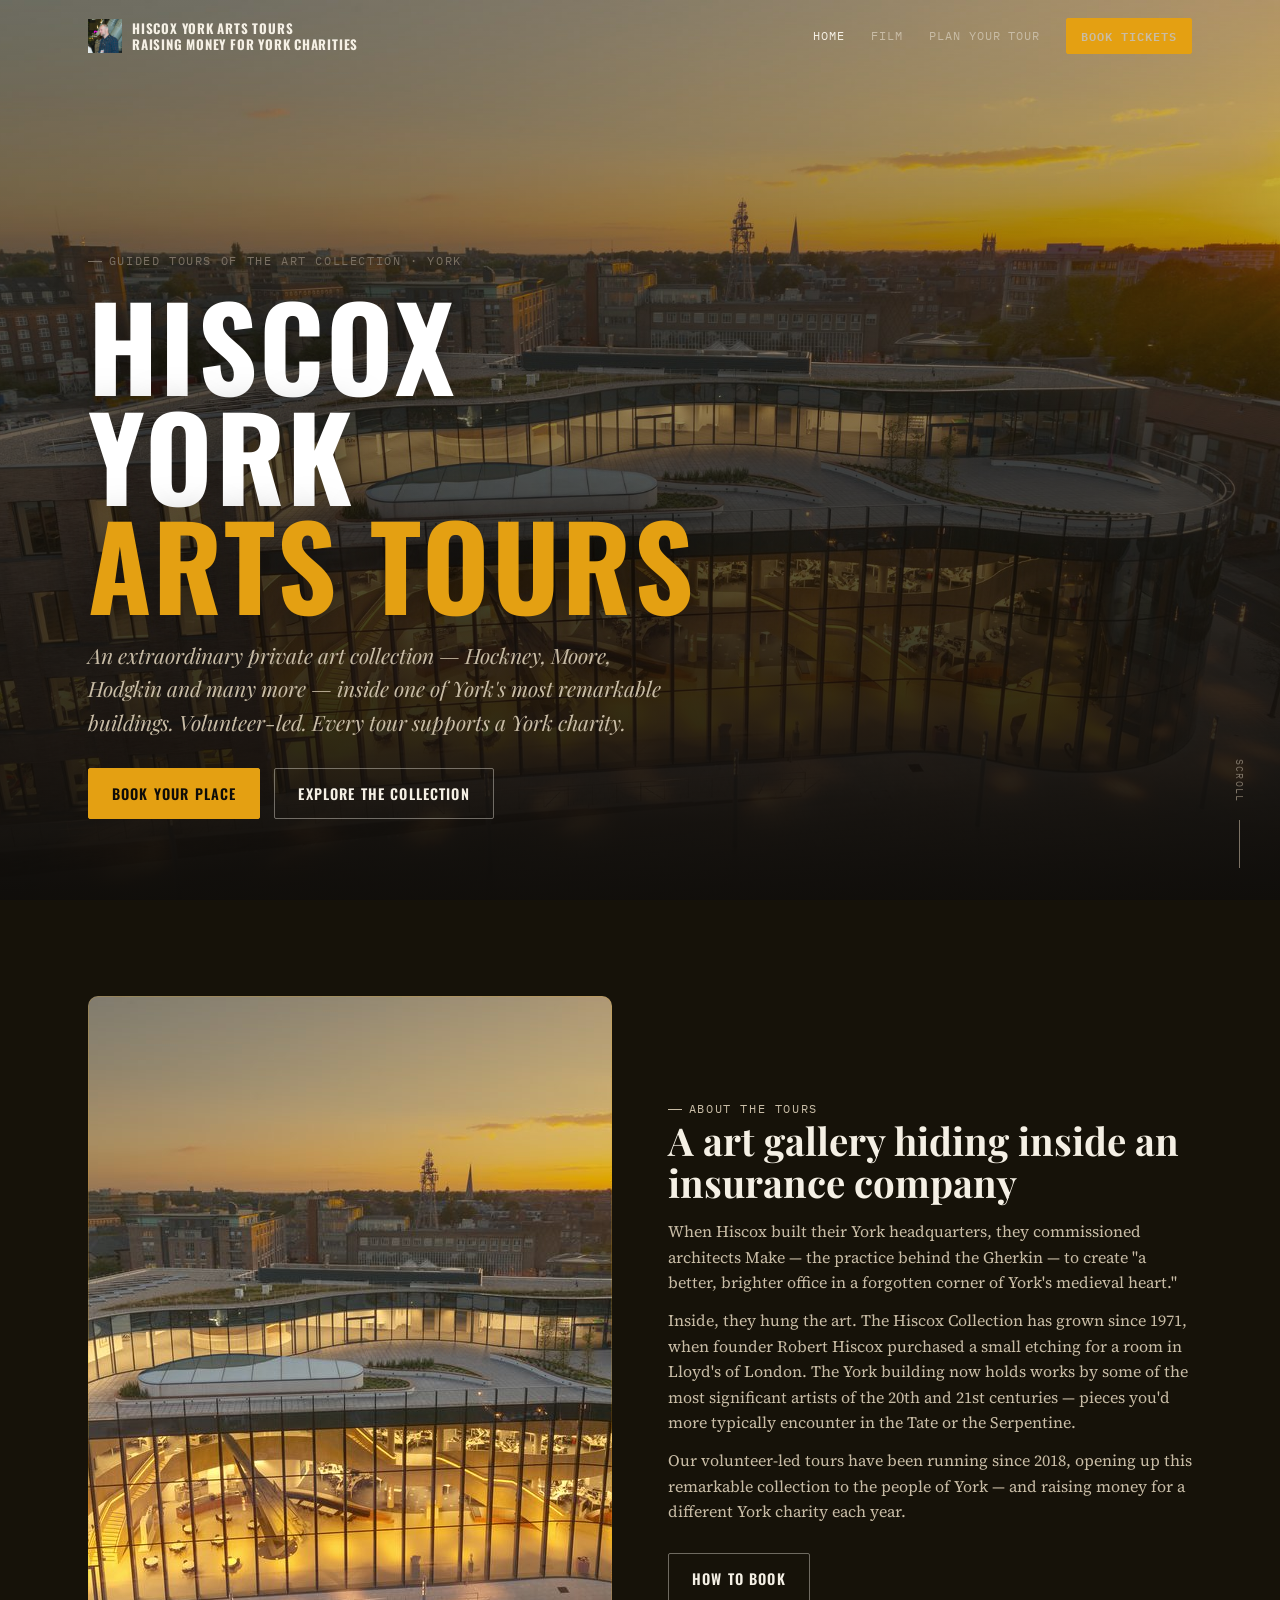
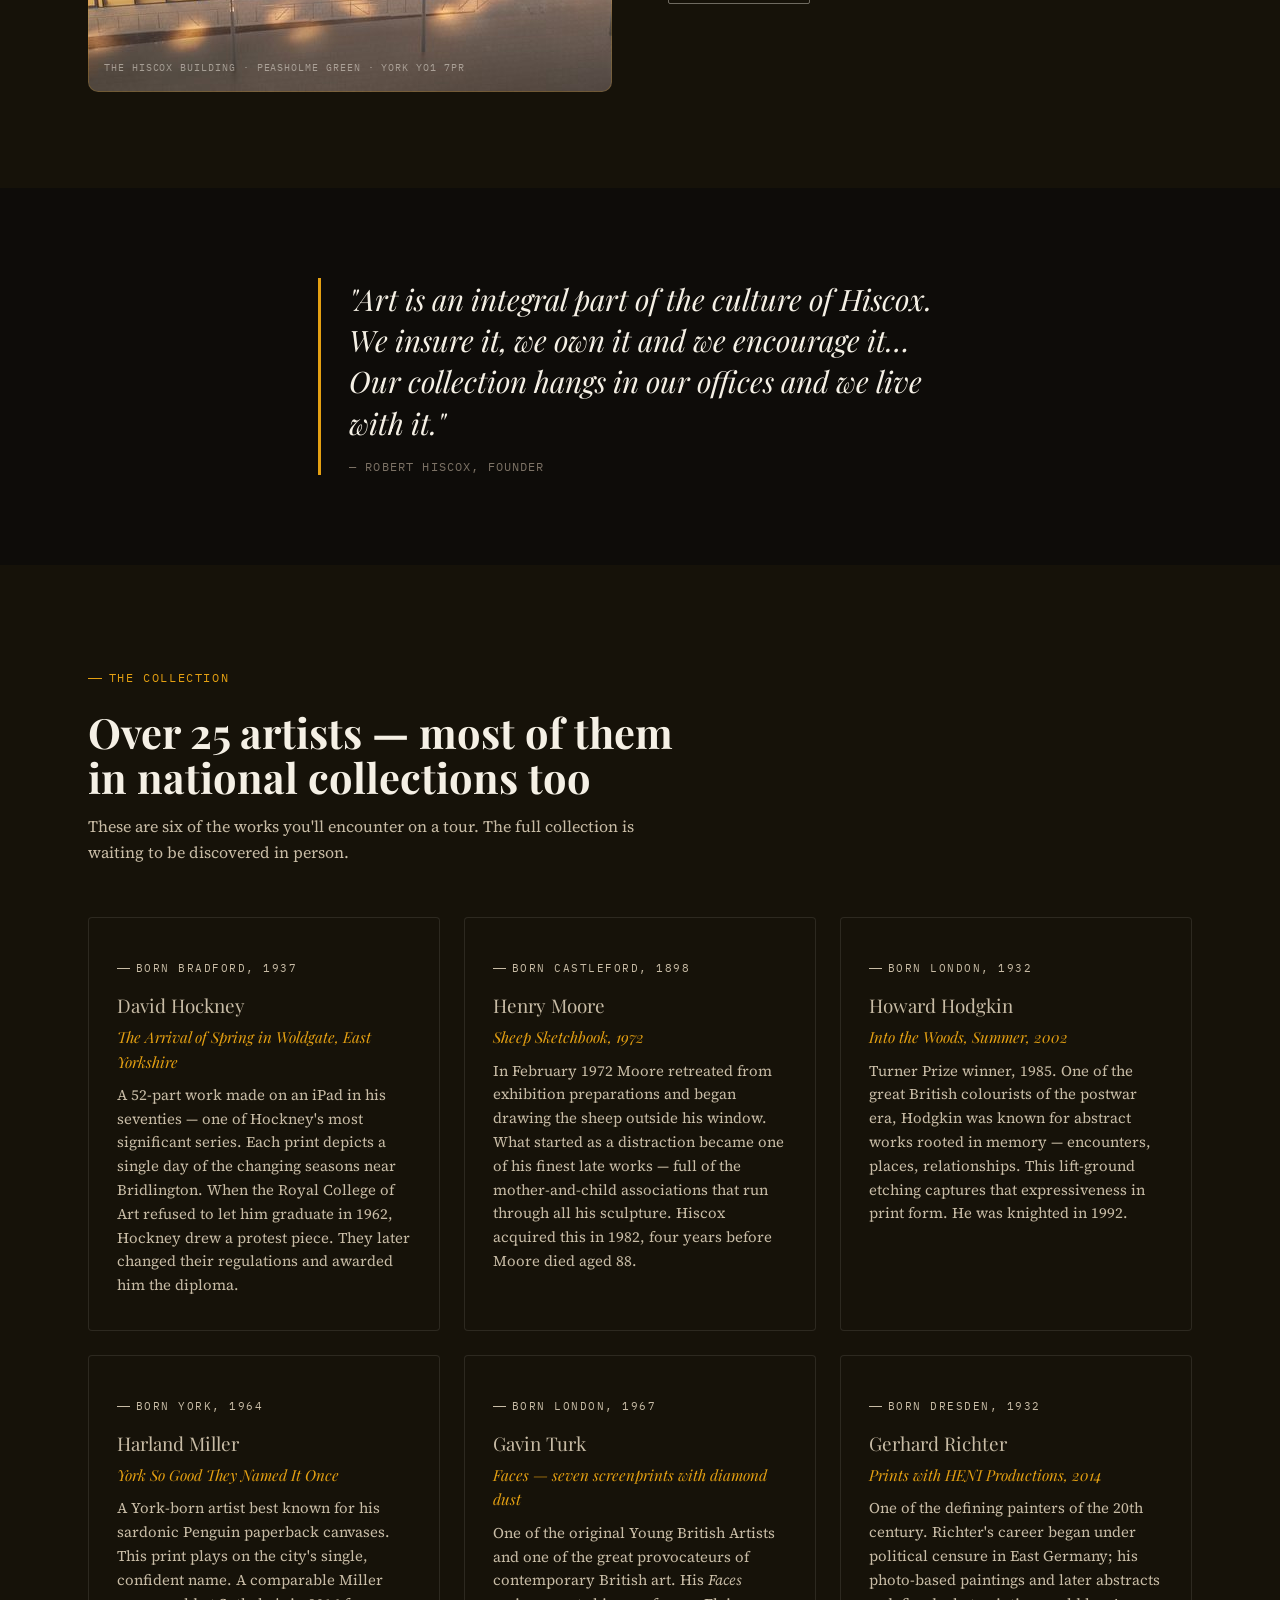
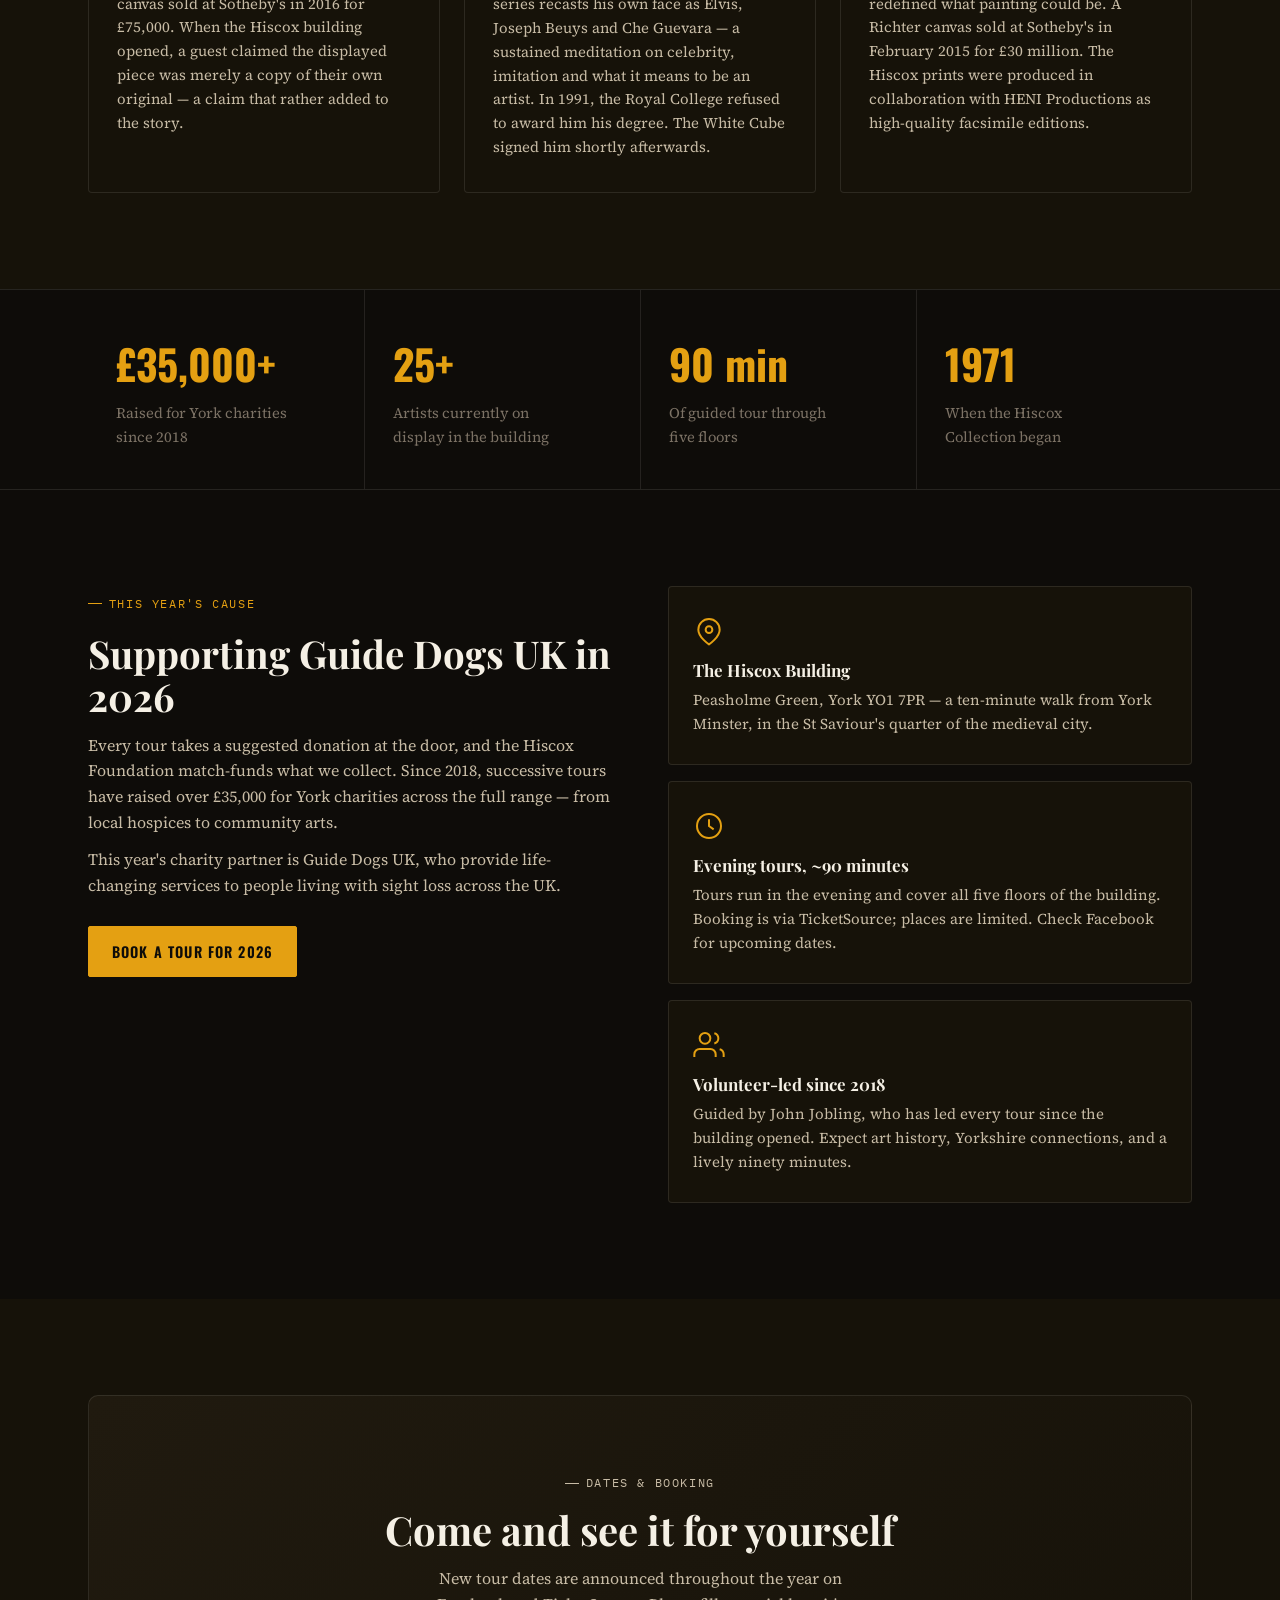
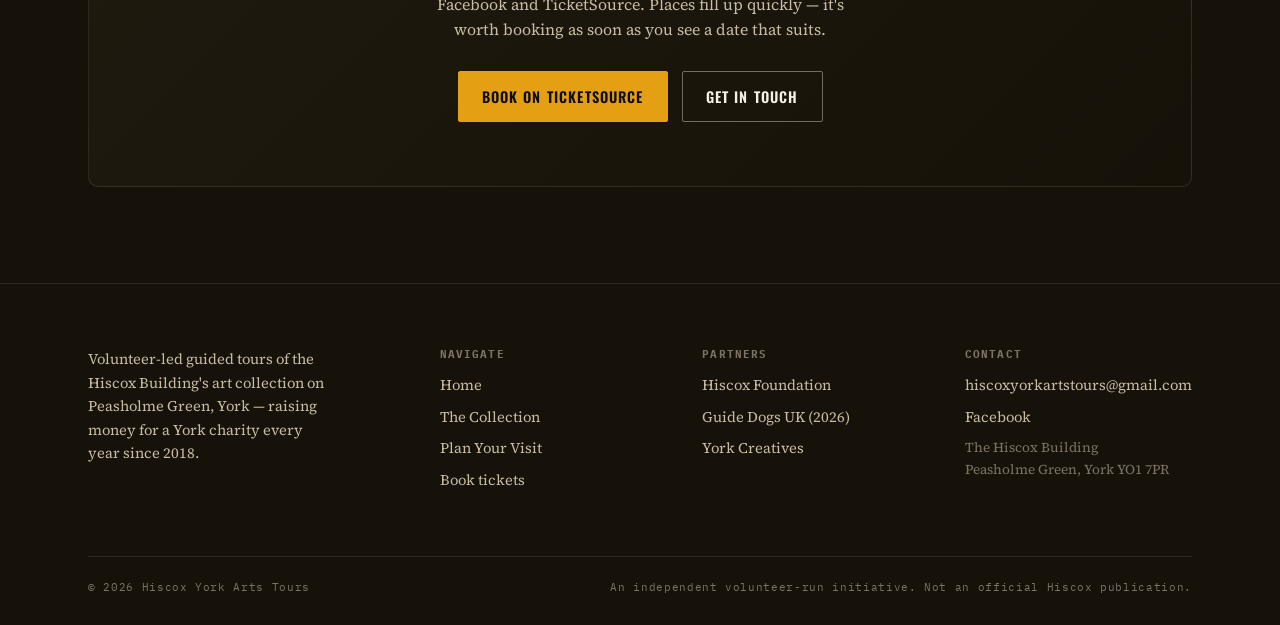
==== index.html @ 374f45c0 "first commit" ====
<!doctype html>
<html lang="en">
<head>
<meta charset="UTF-8">
<meta name="viewport" content="width=device-width, initial-scale=1.0">
<title>Hiscox York Arts Tours — Guided tours of the Hiscox Art Collection, York</title>
<meta name="description" content="Volunteer-led guided tours of one of York's finest private art collections — David Hockney, Henry Moore, Howard Hodgkin and more. Every tour raises money for a York charity.">
<link rel="preconnect" href="https://fonts.googleapis.com">
<link rel="preconnect" href="https://fonts.gstatic.com" crossorigin>
<link href="https://fonts.googleapis.com/css2?family=Oswald:wght@600;700&family=Playfair+Display:ital,wght@0,400;0,600;1,400&family=Source+Serif+4:ital,wght@0,400;1,400&family=IBM+Plex+Mono:wght@400;500&display=swap" rel="stylesheet">
<link rel="stylesheet" href="styles.css">
</head>
<body>

<header class="site-header" id="siteHeader">
  <div class="header-inner">
    <a class="brand" href="index.html">
      <img src="assets/profile.jpg" height="34" />

      <span class="brand-name">Hiscox York Arts Tours</br>RAISING MONEY FOR YORK CHARITIES</span>
    </a>
    <nav class="site-nav" id="siteNav">
      <a href="index.html" class="active">Home</a>
      <a href="video.html">Film</a>
      <a href="visit.html">Plan Your Tour</a>
      <a href="visit.html#book" class="btn btn--gold btn--sm">Book tickets</a>
    </nav>
    <button class="nav-toggle" id="navToggle" aria-expanded="false" aria-controls="siteNav" aria-label="Open navigation">
      <span></span><span></span><span></span>
    </button>
  </div>
</header>

<main>

<!-- HERO -->
<section class="hero" aria-label="Welcome">
  <div class="hero-bg" id="heroBg"></div>
  <div class="hero-overlay"></div>
  <div class="hero-inner">
    <p class="label dim" style="margin-bottom:20px;">Guided tours of the art collection · York</p>
    <h1 class="hero-title display">Hiscox<br>York<br><em>Arts Tours</em></h1>
    <p class="hero-sub">An extraordinary private art collection — Hockney, Moore, Hodgkin and many more — inside one of York's most remarkable buildings. Volunteer-led. Every tour supports a York charity.</p>
    <div class="hero-actions">
      <a href="visit.html#book" class="btn btn--gold">Book your place</a>
      <a href="collection.html" class="btn btn--outline">Explore the collection</a>
    </div>
  </div>
  <p class="hero-scroll" aria-hidden="true">Scroll</p>
</section>

<!-- ABOUT -->
<section class="section on-dark-2">
  <div class="container">
    <div class="building-grid">
      <div class="building-photo">
        <img src="assets/exterior-1400.jpg" alt="The Hiscox Building at golden hour, Peasholme Green, York" loading="lazy" width="1400" height="696">
        <p class="building-caption">The Hiscox Building · Peasholme Green · York YO1 7PR</p>
      </div>
      <div class="building-body reveal">
        <p class="label">About the tours</p>
        <h2>A art gallery hiding inside an insurance company</h2>
        <p>When Hiscox built their York headquarters, they commissioned architects Make — the practice behind the Gherkin — to create "a better, brighter office in a forgotten corner of York's medieval heart."</p>
        <p>Inside, they hung the art. The Hiscox Collection has grown since 1971, when founder Robert Hiscox purchased a small etching for a room in Lloyd's of London. The York building now holds works by some of the most significant artists of the 20th and 21st centuries — pieces you'd more typically encounter in the Tate or the Serpentine.</p>
        <p>Our volunteer-led tours have been running since 2018, opening up this remarkable collection to the people of York — and raising money for a different York charity each year.</p>
        <div style="display:flex;gap:12px;flex-wrap:wrap;margin-top:28px;">
          <a href="visit.html" class="btn btn--outline">How to book</a>
        </div>
      </div>
    </div>
  </div>
</section>

<!-- QUOTE -->
<section class="section section--slim on-dark">
  <div class="container container--narrow reveal">
    <blockquote class="pull-quote">
      "Art is an integral part of the culture of Hiscox. We insure it, we own it and we encourage it&hellip; Our collection hangs in our offices and we live with it."
      <cite>— Robert Hiscox, founder</cite>
    </blockquote>
  </div>
</section>

<!-- FEATURED ARTISTS -->
<section class="section on-dark-2">
  <div class="container">
    <div style="max-width:600px;margin-bottom:52px;" class="reveal">
      <p class="label">The collection</p>
      <h2 style="font-family:var(--font-head);font-size:clamp(1.9rem,3.4vw,2.6rem);margin-top:.5em;">Over 25 artists — most of them in national collections too</h2>
      <p style="color:var(--warm-2);margin-top:14px;">These are six of the works you'll encounter on a tour. The full collection is waiting to be discovered in person.</p>
    </div>
    <div class="grid g3 stagger">
      <div class="feat-card">
        <p class="label" style="font-size:.66rem;">Born Bradford, 1937</p>
        <p class="artist">David Hockney</p>
        <p class="work">The Arrival of Spring in Woldgate, East Yorkshire</p>
        <p>A 52-part work made on an iPad in his seventies — one of Hockney's most significant series. Each print depicts a single day of the changing seasons near Bridlington. When the Royal College of Art refused to let him graduate in 1962, Hockney drew a protest piece. They later changed their regulations and awarded him the diploma.</p>
      </div>
      <div class="feat-card">
        <p class="label" style="font-size:.66rem;">Born Castleford, 1898</p>
        <p class="artist">Henry Moore</p>
        <p class="work">Sheep Sketchbook, 1972</p>
        <p>In February 1972 Moore retreated from exhibition preparations and began drawing the sheep outside his window. What started as a distraction became one of his finest late works — full of the mother-and-child associations that run through all his sculpture. Hiscox acquired this in 1982, four years before Moore died aged 88.</p>
      </div>
      <div class="feat-card">
        <p class="label" style="font-size:.66rem;">Born London, 1932</p>
        <p class="artist">Howard Hodgkin</p>
        <p class="work">Into the Woods, Summer, 2002</p>
        <p>Turner Prize winner, 1985. One of the great British colourists of the postwar era, Hodgkin was known for abstract works rooted in memory — encounters, places, relationships. This lift-ground etching captures that expressiveness in print form. He was knighted in 1992.</p>
      </div>
      <div class="feat-card">
        <p class="label" style="font-size:.66rem;">Born York, 1964</p>
        <p class="artist">Harland Miller</p>
        <p class="work">York So Good They Named It Once</p>
        <p>A York-born artist best known for his sardonic Penguin paperback canvases. This print plays on the city's single, confident name. A comparable Miller canvas sold at Sotheby's in 2016 for £75,000. When the Hiscox building opened, a guest claimed the displayed piece was merely a copy of their own original — a claim that rather added to the story.</p>
      </div>
      <div class="feat-card">
        <p class="label" style="font-size:.66rem;">Born London, 1967</p>
        <p class="artist">Gavin Turk</p>
        <p class="work">Faces — seven screenprints with diamond dust</p>
        <p>One of the original Young British Artists and one of the great provocateurs of contemporary British art. His <em>Faces</em> series recasts his own face as Elvis, Joseph Beuys and Che Guevara — a sustained meditation on celebrity, imitation and what it means to be an artist. In 1991, the Royal College refused to award him his degree. The White Cube signed him shortly afterwards.</p>
      </div>
      <div class="feat-card">
        <p class="label" style="font-size:.66rem;">Born Dresden, 1932</p>
        <p class="artist">Gerhard Richter</p>
        <p class="work">Prints with HENI Productions, 2014</p>
        <p>One of the defining painters of the 20th century. Richter's career began under political censure in East Germany; his photo-based paintings and later abstracts redefined what painting could be. A Richter canvas sold at Sotheby's in February 2015 for £30 million. The Hiscox prints were produced in collaboration with HENI Productions as high-quality facsimile editions.</p>
      </div>
    </div>
  </div>
</section>

<!-- STATS -->
<section class="stat-bar on-dark">
  <div class="container grid g4 stagger">
    <div class="stat"><p class="stat-num">£35,000+</p><p class="stat-lbl">Raised for York charities since 2018</p></div>
    <div class="stat"><p class="stat-num">25+</p><p class="stat-lbl">Artists currently on display in the building</p></div>
    <div class="stat"><p class="stat-num">90 min</p><p class="stat-lbl">Of guided tour through five floors</p></div>
    <div class="stat"><p class="stat-num">1971</p><p class="stat-lbl">When the Hiscox Collection began</p></div>
  </div>
</section>

<!-- CHARITY & VISIT INFO -->
<section class="section on-dark">
  <div class="container">
    <div class="building-grid reveal" style="align-items:start;">
      <div>
        <p class="label">This year's cause</p>
        <h2 style="font-family:var(--font-head);font-size:clamp(1.8rem,3vw,2.4rem);margin-top:.5em;">Supporting Guide Dogs UK in 2026</h2>
        <p style="color:var(--warm-2);margin-top:16px;">Every tour takes a suggested donation at the door, and the Hiscox Foundation match-funds what we collect. Since 2018, successive tours have raised over £35,000 for York charities across the full range — from local hospices to community arts.</p>
        <p style="color:var(--warm-2);margin-top:12px;">This year's charity partner is Guide Dogs UK, who provide life-changing services to people living with sight loss across the UK.</p>
        <a href="visit.html#book" class="btn btn--gold" style="margin-top:28px;">Book a tour for 2026</a>
      </div>
      <div style="display:grid;gap:16px;">
        <div class="info-card">
          <svg class="ico" viewBox="0 0 24 24" fill="none" stroke="currentColor" stroke-width="1.5"><path d="M12 22s-8-5.3-8-11a8 8 0 0 1 16 0c0 5.7-8 11-8 11z"/><circle cx="12" cy="11" r="2.5"/></svg>
          <h3>The Hiscox Building</h3>
          <p>Peasholme Green, York YO1 7PR — a ten-minute walk from York Minster, in the St Saviour's quarter of the medieval city.</p>
        </div>
        <div class="info-card">
          <svg class="ico" viewBox="0 0 24 24" fill="none" stroke="currentColor" stroke-width="1.5"><circle cx="12" cy="12" r="9"/><polyline points="12 7 12 12 15.5 14.5"/></svg>
          <h3>Evening tours, ~90 minutes</h3>
          <p>Tours run in the evening and cover all five floors of the building. Booking is via TicketSource; places are limited. Check Facebook for upcoming dates.</p>
        </div>
        <div class="info-card">
          <svg class="ico" viewBox="0 0 24 24" fill="none" stroke="currentColor" stroke-width="1.5"><path d="M17 21v-2a4 4 0 0 0-4-4H5a4 4 0 0 0-4 4v2"/><circle cx="9" cy="7" r="4"/><path d="M23 21v-2a4 4 0 0 0-3-3.87M16 3.13a4 4 0 0 1 0 7.75"/></svg>
          <h3>Volunteer-led since 2018</h3>
          <p>Guided by John Jobling, who has led every tour since the building opened. Expect art history, Yorkshire connections, and a lively ninety minutes.</p>
        </div>
      </div>
    </div>
  </div>
</section>

<!-- CTA -->
<section class="section on-dark-2">
  <div class="container reveal">
    <div class="cta-band">
      <p class="label" style="justify-content:center;display:flex;margin-bottom:16px;">Dates &amp; booking</p>
      <h2>Come and see it for yourself</h2>
      <p>New tour dates are announced throughout the year on Facebook and TicketSource. Places fill up quickly — it's worth booking as soon as you see a date that suits.</p>
      <div class="hero-actions">
        <a href="visit.html#book" class="btn btn--gold">Book on TicketSource</a>
        <a href="mailto:hiscoxyorkartstours@gmail.com" class="btn btn--outline">Get in touch</a>
      </div>
    </div>
  </div>
</section>

</main>

<footer class="site-footer">
  <div class="container">
    <div class="footer-top">
      <div class="footer-col">
        <p class="footer-about">Volunteer-led guided tours of the Hiscox Building's art collection on Peasholme Green, York — raising money for a York charity every year since 2018.</p>
      </div>
      <div class="footer-col">
        <h4>Navigate</h4>
        <ul>
          <li><a href="index.html">Home</a></li>
          <li><a href="collection.html">The Collection</a></li>
          <li><a href="visit.html">Plan Your Visit</a></li>
          <li><a href="visit.html#book">Book tickets</a></li>
        </ul>
      </div>
      <div class="footer-col">
        <h4>Partners</h4>
        <ul>
          <li>Hiscox Foundation</li>
          <li>Guide Dogs UK (2026)</li>
          <li>York Creatives</li>
        </ul>
      </div>
      <div class="footer-col">
        <h4>Contact</h4>
        <ul>
          <li><a href="mailto:hiscoxyorkartstours@gmail.com">hiscoxyorkartstours@gmail.com</a></li>
          <li><a href="https://www.facebook.com/HiscoxYorkFundraisingArtsTours" target="_blank" rel="noopener">Facebook</a></li>
          <li style="color:var(--warm-3);font-size:.85rem;margin-top:4px;">The Hiscox Building<br>Peasholme Green, York YO1 7PR</li>
        </ul>
      </div>
    </div>
    <div class="footer-bottom">
      <span>© 2026 Hiscox York Arts Tours</span>
      <span>An independent volunteer-run initiative. Not an official Hiscox publication.</span>
    </div>
  </div>
</footer>
<script src="script.js"></script>
</body>
</html>
---- styles.css ----
/* ====================================================
   Hiscox York Arts Tours  —  full design system
   Aesthetic: bold photo-led, warm amber & deep dark,
   condensed impact type, art-world editorial serif.
   ==================================================== */

:root {
  --dark:      #0E0C09;
  --dark-2:    #161209;
  --dark-3:    #201A0F;
  --dark-4:    #2A2117;
  --gold:      #E4A012;
  --gold-dim:  #A97208;
  --gold-pale: #F5C84A;
  --warm:      #F5F0E5;
  --warm-2:    #C8BCA6;
  --warm-3:    #7C7265;
  --paper:     #EEE5D0;
  --paper-2:   #D6CDB8;
  --rust:      #B04A1C;

  --line:      rgba(245,240,229,0.10);
  --line-2:    rgba(245,240,229,0.06);
  --line-p:    rgba(14,12,9,0.12);

  --font-display: "Oswald", "Arial Narrow", Arial, sans-serif;
  --font-head:    "Playfair Display", Georgia, "Times New Roman", serif;
  --font-body:    "Source Serif 4", Georgia, serif;
  --font-label:   "IBM Plex Mono", "Courier New", monospace;

  --maxw:  1160px;
  --ease:  cubic-bezier(.22,.61,.25,1);
  --r:     4px;
  --r-lg:  10px;
  --shadow: 0 32px 56px -20px rgba(0,0,0,0.7);
}

/* ── reset ── */
*, *::before, *::after { box-sizing: border-box; }
html { scroll-behavior: smooth; -webkit-text-size-adjust: 100%; }
@media (prefers-reduced-motion: reduce) {
  html { scroll-behavior: auto; }
  *, *::before, *::after { animation-duration: 0.001ms !important; transition-duration: 0.001ms !important; }
}
body { margin: 0; background: var(--dark); color: var(--warm); font-family: var(--font-body); line-height: 1.6; -webkit-font-smoothing: antialiased; }
img, svg { display: block; max-width: 100%; }
a { color: inherit; text-decoration: none; }
ul, ol { margin: 0; padding: 0; list-style: none; }
button { font: inherit; color: inherit; background: none; border: 0; cursor: pointer; padding: 0; }
h1,h2,h3,h4,p,figure,dl,dt,dd { margin: 0; }
:focus-visible { outline: 2px solid var(--gold); outline-offset: 3px; border-radius: 2px; }

/* ── type helpers ── */
h1, h2, h3, h4 { font-family: var(--font-head); line-height: 1.1; }
.display {
  font-family: var(--font-display);
  font-weight: 700;
  letter-spacing: 0.02em;
  text-transform: uppercase;
  line-height: .97;
}

.label {
  font-family: var(--font-label);
  font-size: .72rem;
  letter-spacing: .14em;
  text-transform: uppercase;
  color: var(--gold);
  display: inline-flex;
  align-items: center;
  gap: .6em;
}
.label::before { content: ""; width: 1.2em; height: 1px; background: currentColor; display: inline-block; }
.label.dim { color: var(--warm-3); }
.label.dim::before { background: var(--warm-3); }
.on-paper .label { color: var(--rust); }
.on-paper .label::before { background: var(--rust); }

/* ── layout ── */
.container { width: 100%; max-width: var(--maxw); margin-inline: auto; padding-inline: 28px; }
.container--narrow { max-width: 780px; }
.section { padding-block: 96px; }
.section--slim { padding-block: 60px; }
@media (max-width: 720px) { .section { padding-block: 64px; } .section--slim { padding-block: 40px; } }

.on-dark   { background: var(--dark); color: var(--warm); }
.on-dark-2 { background: var(--dark-2); color: var(--warm); }
.on-dark-3 { background: var(--dark-3); color: var(--warm); }
.on-paper  { background: var(--paper); color: var(--dark); }

.grid { display: grid; gap: 24px; }
.g2 { grid-template-columns: repeat(2, 1fr); }
.g3 { grid-template-columns: repeat(3, 1fr); }
.g4 { grid-template-columns: repeat(4, 1fr); }
@media (max-width: 960px) { .g3, .g4 { grid-template-columns: repeat(2, 1fr); } }
@media (max-width: 580px) { .g2, .g3, .g4 { grid-template-columns: 1fr; } }

/* ── scroll reveal ── */
html.js .reveal { opacity: 0; transform: translateY(20px); transition: opacity .7s var(--ease), transform .7s var(--ease); }
html.js .reveal.in { opacity: 1; transform: none; }
html.js .stagger > * { opacity: 0; transform: translateY(20px); transition: opacity .6s var(--ease), transform .6s var(--ease); }
html.js .stagger.in > *:nth-child(1) { opacity: 1; transform: none; transition-delay: .04s; }
html.js .stagger.in > *:nth-child(2) { opacity: 1; transform: none; transition-delay: .12s; }
html.js .stagger.in > *:nth-child(3) { opacity: 1; transform: none; transition-delay: .20s; }
html.js .stagger.in > *:nth-child(4) { opacity: 1; transform: none; transition-delay: .28s; }
html.js .stagger.in > *:nth-child(5) { opacity: 1; transform: none; transition-delay: .36s; }
html.js .stagger.in > *:nth-child(n+6) { opacity: 1; transform: none; transition-delay: .40s; }

/* ── buttons ── */
.btn {
  display: inline-flex; align-items: center; gap: .5em;
  font-family: var(--font-display); font-weight: 600; font-size: .9rem;
  letter-spacing: .08em; text-transform: uppercase;
  padding: .9em 1.6em; border-radius: 2px; border: 1.5px solid transparent;
  transition: transform .22s var(--ease), background .22s, border-color .22s, color .22s;
  white-space: nowrap;
}
.btn:hover { transform: translateY(-2px); }
.btn--gold { background: var(--gold); color: var(--dark); border-color: var(--gold); }
.btn--gold:hover { background: var(--gold-pale); border-color: var(--gold-pale); }
.btn--outline { border-color: rgba(245,240,229,.4); color: var(--warm); }
.btn--outline:hover { border-color: var(--gold); color: var(--gold); }
.btn--outline-dark { border-color: var(--dark); color: var(--dark); }
.btn--outline-dark:hover { border-color: var(--rust); color: var(--rust); }
.btn--sm { padding: .65em 1.2em; font-size: .78rem; }

/* ── nav ── */
.site-header {
  position: fixed; top: 0; left: 0; right: 0; z-index: 80;
  transition: background .4s, border-color .4s;
  border-bottom: 1px solid transparent;
}
.site-header.scrolled {
  background: rgba(14,12,9,.92); backdrop-filter: blur(12px);
  border-bottom-color: var(--line);
}
.header-inner {
  max-width: var(--maxw); margin-inline: auto;
  padding: 18px 28px;
  display: flex; align-items: center; gap: 28px;
}
.brand { display: flex; align-items: center; gap: 10px; margin-right: auto; }
.brand-icon { width: 26px; height: 34px; color: var(--gold); flex-shrink: 0; }
.brand-name {
  font-family: var(--font-display); font-weight: 700; text-transform: uppercase;
  font-size: .82rem; letter-spacing: .06em; line-height: 1.25; color: var(--warm);
}
.brand-name small { display: block; font-size: .62rem; letter-spacing: .12em; color: var(--warm-3); font-weight: 400; }
.site-nav { display: flex; align-items: center; gap: 26px; }
.site-nav a {
  font-family: var(--font-label); font-size: .74rem; letter-spacing: .08em; text-transform: uppercase;
  color: var(--warm-2); transition: color .2s;
}
.site-nav a:hover, .site-nav a.active { color: var(--warm); }
.nav-toggle { display: none; flex-direction: column; gap: 5px; padding: 4px; }
.nav-toggle span { display: block; width: 24px; height: 2px; background: var(--warm); transition: transform .25s, opacity .25s; }
.nav-toggle[aria-expanded="true"] span:nth-child(1) { transform: translateY(7px) rotate(45deg); }
.nav-toggle[aria-expanded="true"] span:nth-child(2) { opacity: 0; }
.nav-toggle[aria-expanded="true"] span:nth-child(3) { transform: translateY(-7px) rotate(-45deg); }

@media (max-width: 800px) {
  .site-nav {
    position: fixed; inset: 68px 0 0 0; background: var(--dark);
    flex-direction: column; justify-content: center; gap: 32px;
    transform: translateX(100%); transition: transform .35s var(--ease);
    font-size: 1.1rem; border-top: 1px solid var(--line);
  }
  .site-nav.open { transform: translateX(0); }
  .site-nav .btn--sm { display: flex; }
  .nav-toggle { display: flex; }
  .header-inner .btn--sm { display: none; }
}

/* ── hero ── */
.hero {
  position: relative; min-height: 100svh;
  display: flex; flex-direction: column; justify-content: flex-end;
  padding-bottom: 9vh; overflow: hidden;
}
.hero-bg {
  position: absolute; inset: 0;
  background-image: url('assets/exterior-1400.jpg');
  background-size: cover; background-position: center 40%;
  transform: scale(1.04); transition: transform 8s ease-out;
}
.hero-bg.loaded { transform: scale(1); }
@media (min-width: 1200px) {
  .hero-bg { background-image: url('assets/exterior-2400.jpg'); }
}
@media (max-width: 600px) {
  .hero-bg { background-image: url('assets/exterior-900.jpg'); }
}
.hero-overlay {
  position: absolute; inset: 0;
  background: linear-gradient(
    to top,
    rgba(14,12,9,.96)  0%,
    rgba(14,12,9,.80)  28%,
    rgba(14,12,9,.40)  58%,
    rgba(14,12,9,.10)  100%
  );
}
.hero-inner {
  position: relative; z-index: 2;
  max-width: var(--maxw); margin-inline: auto;
  width: 100%; padding-inline: 28px;
}
.hero-title {
  font-size: clamp(3.6rem, 9vw, 8rem);
  line-height: .95;
  color: #fff;
  text-shadow: 0 2px 40px rgba(0,0,0,.5);
  max-width: 14ch;
}
.hero-title em { font-style: normal; color: var(--gold); }
.hero-sub {
  margin-top: 20px;
  font-family: var(--font-head); font-style: italic;
  font-size: clamp(1rem, 2.2vw, 1.32rem);
  color: var(--warm-2);
  max-width: 50ch;
}
.hero-actions { display: flex; gap: 14px; flex-wrap: wrap; margin-top: 28px; }
.hero-scroll {
  position: absolute; bottom: 32px; right: 32px; z-index: 2;
  display: flex; align-items: center; gap: 10px;
  font-family: var(--font-label); font-size: .65rem; letter-spacing: .12em; text-transform: uppercase; color: var(--warm-3);
  writing-mode: vertical-rl;
  animation: fadeIn 2s 1s both;
}
.hero-scroll::after { content: ""; width: 1px; height: 48px; background: var(--warm-3); margin-top: 8px; }
@keyframes fadeIn { from { opacity: 0; } to { opacity: 1; } }

/* ── quote block ── */
.pull-quote {
  font-family: var(--font-head); font-style: italic;
  font-size: clamp(1.3rem, 2.6vw, 1.85rem); line-height: 1.4;
  color: var(--warm);
  border-left: 3px solid var(--gold);
  padding-left: 28px;
}
.pull-quote cite {
  display: block; margin-top: 16px;
  font-style: normal; font-family: var(--font-label);
  font-size: .72rem; letter-spacing: .1em; text-transform: uppercase; color: var(--warm-3);
}

/* ── stat bar ── */
.stat-bar { border-top: 1px solid var(--line); border-bottom: 1px solid var(--line); }
.stat-bar .grid { gap: 0; }
.stat { padding: 40px 28px; border-left: 1px solid var(--line); }
.stat:first-child { border-left: 0; }
@media (max-width: 580px) {
  .stat { border-left: 0; border-top: 1px solid var(--line); }
  .stat:first-child { border-top: 0; }
}
.stat-num { font-family: var(--font-display); font-weight: 700; font-size: clamp(1.8rem,3.5vw,2.6rem); color: var(--gold); }
.stat-lbl { margin-top: 6px; color: var(--warm-3); font-size: .92rem; max-width: 22ch; }

/* ── feature cards ── */
.feat-card {
  background: var(--dark-2); border: 1px solid var(--line); border-radius: var(--r);
  padding: 32px 28px;
  transition: border-color .3s, transform .3s var(--ease);
}
.feat-card:hover { border-color: rgba(228,160,18,.4); transform: translateY(-4px); }
.feat-card .artist { font-family: var(--font-head); font-size: 1.18rem; margin-top: 14px; }
.feat-card .work { color: var(--gold); font-style: italic; font-family: var(--font-head); font-size: .95rem; margin-top: 4px; }
.feat-card p { margin-top: 10px; color: var(--warm-2); font-size: .93rem; }

/* ── collection stops ── */
.stop {
  display: grid; grid-template-columns: 80px 1fr; gap: 24px;
  padding: 36px 0; border-top: 1px solid var(--line);
}
@media (max-width: 540px) { .stop { grid-template-columns: 52px 1fr; gap: 14px; } }
.stop-num {
  font-family: var(--font-display); font-weight: 700;
  font-size: 1.4rem; color: var(--gold-dim); padding-top: 2px;
  line-height: 1;
}
.stop-num small { display: block; font-size: .58rem; letter-spacing: .1em; color: var(--warm-3); text-transform: uppercase; margin-top: 6px; font-weight: 400; }
.stop h3 { font-family: var(--font-head); font-size: 1.4rem; color: var(--warm); }
.stop .work-title { color: var(--gold); font-style: italic; font-size: 1.05rem; font-family: var(--font-head); }
.stop .meta {
  display: flex; flex-wrap: wrap; gap: 6px 14px; margin: 8px 0 14px;
  font-family: var(--font-label); font-size: .68rem; letter-spacing: .08em; text-transform: uppercase; color: var(--warm-3);
}
.stop p { color: var(--warm-2); max-width: 70ch; }
.stop p + p { margin-top: 10px; }

/* ── finale / rocket ── */
.finale { background: var(--dark-3); border: 1px solid var(--line); border-radius: var(--r-lg); padding: 56px; margin-top: 64px; }
@media (max-width: 600px) { .finale { padding: 32px 22px; } }
.finale h2 { font-family: var(--font-head); font-size: clamp(1.6rem,3vw,2.2rem); }
.finale p { color: var(--warm-2); max-width: 66ch; margin-top: 14px; }
.spec-dl { display: grid; grid-template-columns: repeat(2, 1fr); gap: 22px 32px; margin-top: 32px; }
@media (max-width: 480px) { .spec-dl { grid-template-columns: 1fr; } }
.spec-dl dt { font-family: var(--font-label); font-size: .66rem; letter-spacing: .09em; text-transform: uppercase; color: var(--warm-3); }
.spec-dl dd { margin-top: 4px; font-family: var(--font-head); font-size: 1.12rem; color: var(--gold); }

/* ── info cards (visit page) ── */
.info-card {
  background: var(--dark-2); border: 1px solid var(--line); border-radius: var(--r);
  padding: 28px 24px; height: 100%;
}
.info-card .ico { width: 32px; height: 32px; color: var(--gold); margin-bottom: 14px; }
.info-card h3 { font-family: var(--font-head); font-size: 1.06rem; margin-top: 0; }
.info-card p, .info-card li { color: var(--warm-2); font-size: .94rem; margin-top: 8px; }
.info-card a:hover { color: var(--gold); }

/* ── price cards ── */
.price-cards { display: grid; grid-template-columns: 1fr 1fr; gap: 24px; }
@media (max-width: 640px) { .price-cards { grid-template-columns: 1fr; } }
.price-card { border: 1px solid var(--line); border-radius: var(--r); padding: 36px 28px; background: var(--dark-2); }
.price-card.featured { border-color: var(--gold); background: linear-gradient(160deg, var(--dark-3), var(--dark-2)); }
.price-card .amount { font-family: var(--font-display); font-weight: 700; font-size: 2.5rem; color: var(--gold); margin-top: 4px; }
.price-card .amount sup { font-size: 1.1rem; vertical-align: top; margin-top: 8px; display: inline-block; }
.price-card ul { margin-top: 20px; display: grid; gap: 8px; }
.price-card li { color: var(--warm-2); font-size: .92rem; padding-left: 1.2em; position: relative; }
.price-card li::before { content: "—"; position: absolute; left: 0; color: var(--gold); }
.price-card .btn { margin-top: 22px; }

/* ── FAQ ── */
.faq { }
.faq-item { border-top: 1px solid var(--line-p); }
.on-dark .faq-item { border-top-color: var(--line); }
.faq-q {
  width: 100%; display: flex; justify-content: space-between; align-items: center; gap: 16px;
  padding: 22px 0; text-align: left;
  font-family: var(--font-head); font-size: 1.06rem; color: var(--dark);
}
.on-dark .faq-q { color: var(--warm); }
.faq-plus { flex-shrink: 0; width: 20px; height: 20px; position: relative; }
.faq-plus::before, .faq-plus::after { content: ""; position: absolute; background: var(--rust); border-radius: 1px; transition: transform .25s; }
.faq-plus::before { top: 50%; left: 0; right: 0; height: 1.5px; transform: translateY(-50%); }
.faq-plus::after { left: 50%; top: 0; bottom: 0; width: 1.5px; transform: translateX(-50%); }
.on-dark .faq-plus::before, .on-dark .faq-plus::after { background: var(--gold); }
.faq-item.open .faq-plus::after { transform: translateX(-50%) rotate(90deg); opacity: 0; }
.faq-a { max-height: 0; overflow: hidden; transition: max-height .4s var(--ease); }
.faq-a p { padding: 0 0 22px 0; color: var(--dark-4); max-width: 62ch; font-size: .96rem; }
.on-dark .faq-a p { color: var(--warm-2); }

/* ── map embed ── */
.map-frame { border: 1px solid var(--line); border-radius: var(--r-lg); overflow: hidden; height: 320px; }
.map-frame iframe { width: 100%; height: 100%; border: 0; }

/* ── CTA banner ── */
.cta-band {
  background: linear-gradient(135deg, var(--dark-3) 0%, var(--dark-2) 100%);
  border: 1px solid var(--line); border-radius: var(--r-lg);
  padding: 64px 56px; text-align: center;
}
@media (max-width: 600px) { .cta-band { padding: 40px 22px; } }
.cta-band h2 { font-family: var(--font-head); font-size: clamp(1.8rem,3.5vw,2.5rem); }
.cta-band p { color: var(--warm-2); max-width: 52ch; margin: 14px auto 0; }
.cta-band .hero-actions { justify-content: center; margin-top: 28px; }

/* ── building section ── */
.building-grid { display: grid; grid-template-columns: 1fr 1fr; gap: 56px; align-items: center; }
@media (max-width: 860px) { .building-grid { grid-template-columns: 1fr; } }
.building-photo { position: relative; border-radius: var(--r-lg); overflow: hidden; }
.building-photo img { width: 100%; aspect-ratio: 4/3; object-fit: cover; }
.building-photo::after {
  content: "";
  position: absolute; inset: 0;
  box-shadow: inset 0 0 0 1px rgba(228,160,18,.2);
  border-radius: var(--r-lg);
}
.building-caption {
  position: absolute; bottom: 16px; left: 16px; right: 16px;
  font-family: var(--font-label); font-size: .65rem; letter-spacing: .09em; text-transform: uppercase;
  color: rgba(245,240,229,.5);
}
.building-body h2 { font-family: var(--font-head); font-size: clamp(1.8rem,3vw,2.4rem); }
.building-body p { color: var(--warm-2); margin-top: 16px; }
.building-body p + p { margin-top: 12px; }

/* ── footer ── */
.site-footer { background: var(--dark-2); border-top: 1px solid var(--line); padding-block: 64px 28px; }
.footer-top { display: grid; grid-template-columns: 1.4fr 1fr 1fr 1fr; gap: 40px; }
@media (max-width: 860px) { .footer-top { grid-template-columns: 1fr 1fr; } }
@media (max-width: 500px) { .footer-top { grid-template-columns: 1fr; } }
.footer-col h4 {
  font-family: var(--font-label); font-size: .7rem; letter-spacing: .1em; text-transform: uppercase;
  color: var(--warm-3); margin-bottom: 14px;
}
.footer-col li, .footer-col p { color: var(--warm-2); font-size: .92rem; margin-bottom: 8px; }
.footer-col a:hover { color: var(--gold); }
.footer-about { color: var(--warm-2); font-size: .92rem; max-width: 30ch; line-height: 1.6; }
.footer-bottom {
  margin-top: 56px; padding-top: 22px; border-top: 1px solid var(--line);
  display: flex; justify-content: space-between; gap: 12px; flex-wrap: wrap;
  font-family: var(--font-label); font-size: .68rem; letter-spacing: .06em; color: var(--warm-3);
}

/* ── breadcrumb ── */
.breadcrumb {
  display: flex; align-items: center; gap: 8px;
  font-family: var(--font-label); font-size: .7rem; letter-spacing: .08em; text-transform: uppercase;
  color: var(--warm-3); margin-bottom: 28px;
}
.breadcrumb a:hover { color: var(--gold); }
.breadcrumb .sep { opacity: .4; }

/* ── page hero (inner pages) ── */
.page-hero {
  padding-top: 130px; padding-bottom: 60px;
  background: var(--dark-2); border-bottom: 1px solid var(--line);
}
.page-hero h1 { font-family: var(--font-head); font-size: clamp(2rem,4vw,3rem); }
.page-hero p { color: var(--warm-2); margin-top: 14px; max-width: 60ch; font-size: 1.08rem; }

/* ── tag chips ── */
.tag {
  display: inline-block;
  font-family: var(--font-label); font-size: .65rem; letter-spacing: .08em; text-transform: uppercase;
  padding: .3em .65em; border: 1px solid var(--line); border-radius: 100px; color: var(--warm-3);
}

/* ── notice ── */
.notice {
  display: flex; gap: 12px; align-items: flex-start;
  padding: 18px 20px; border: 1px solid var(--line-p); border-radius: var(--r);
  background: rgba(228,160,18,.06); font-size: .9rem; color: var(--dark-3);
}
.on-dark .notice { border-color: var(--line); color: var(--warm-2); }
.notice-icon { flex-shrink: 0; width: 18px; height: 18px; color: var(--gold); margin-top: 1px; }
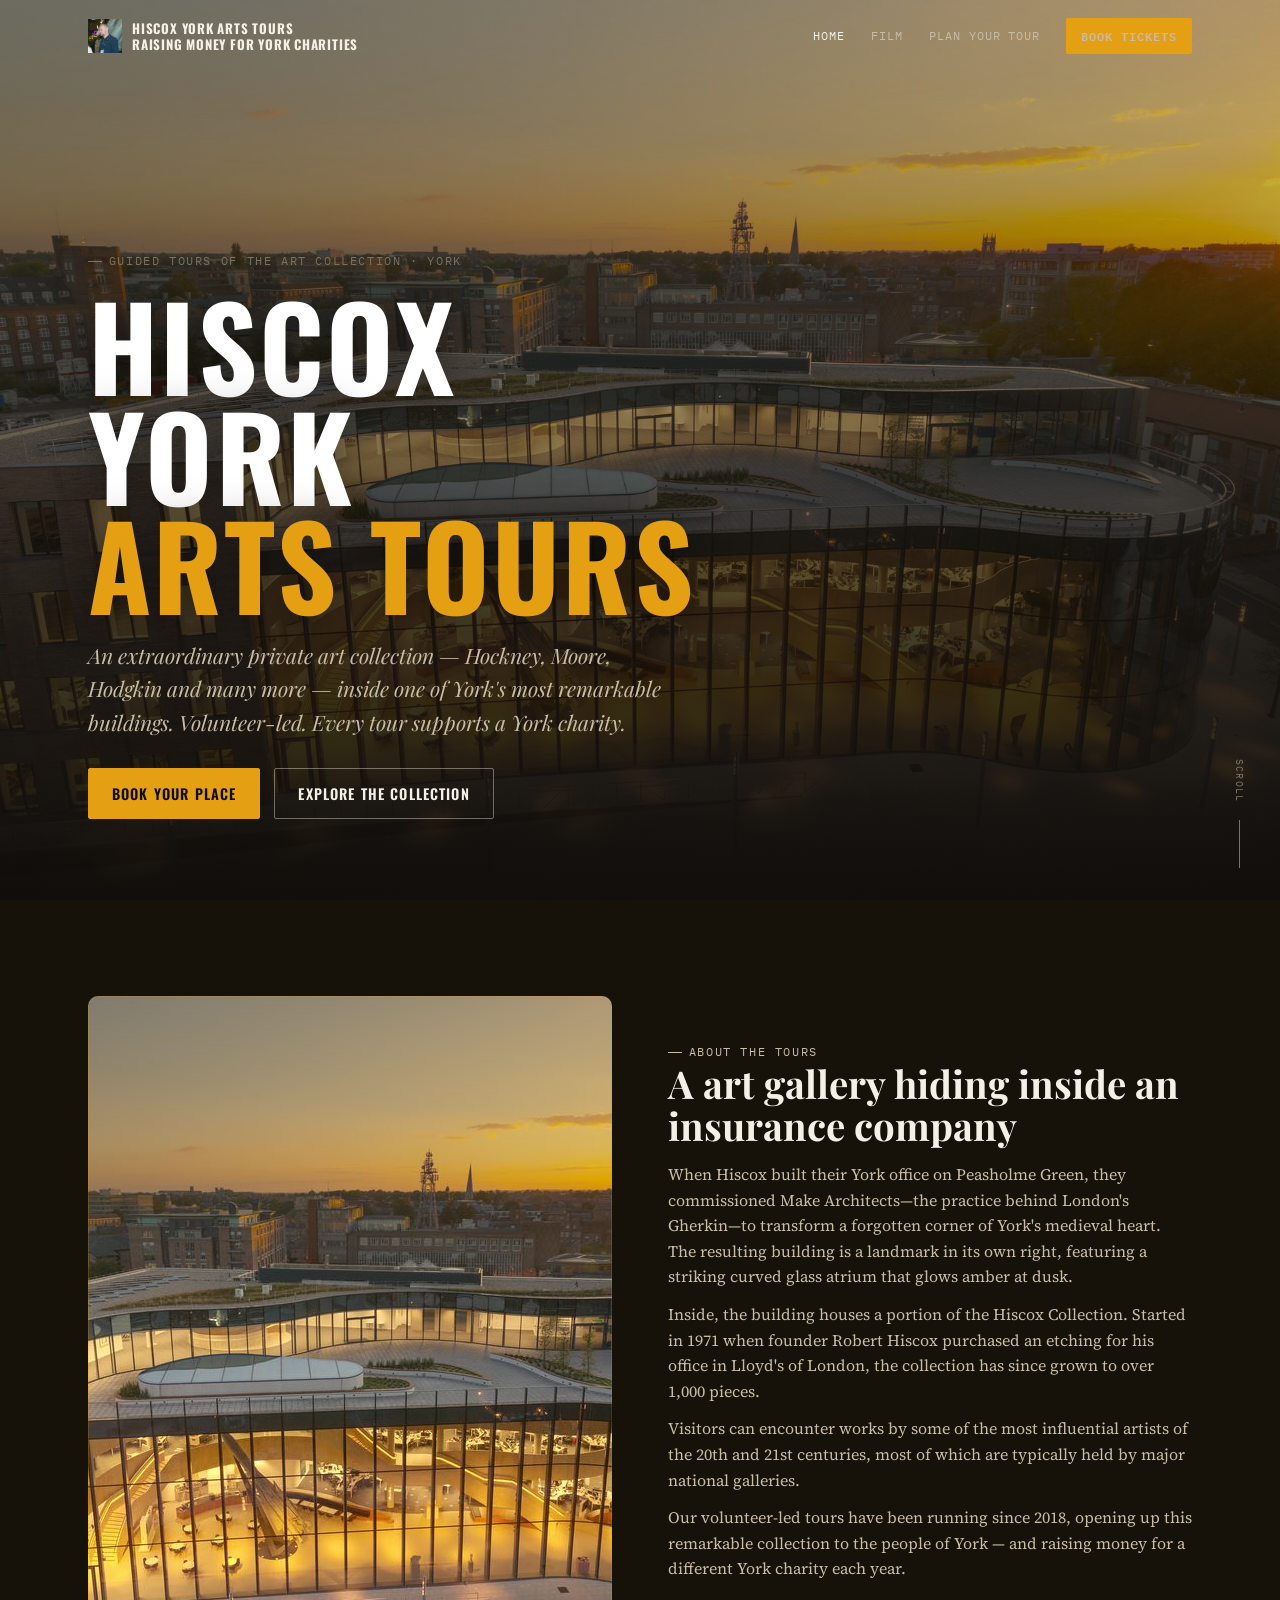
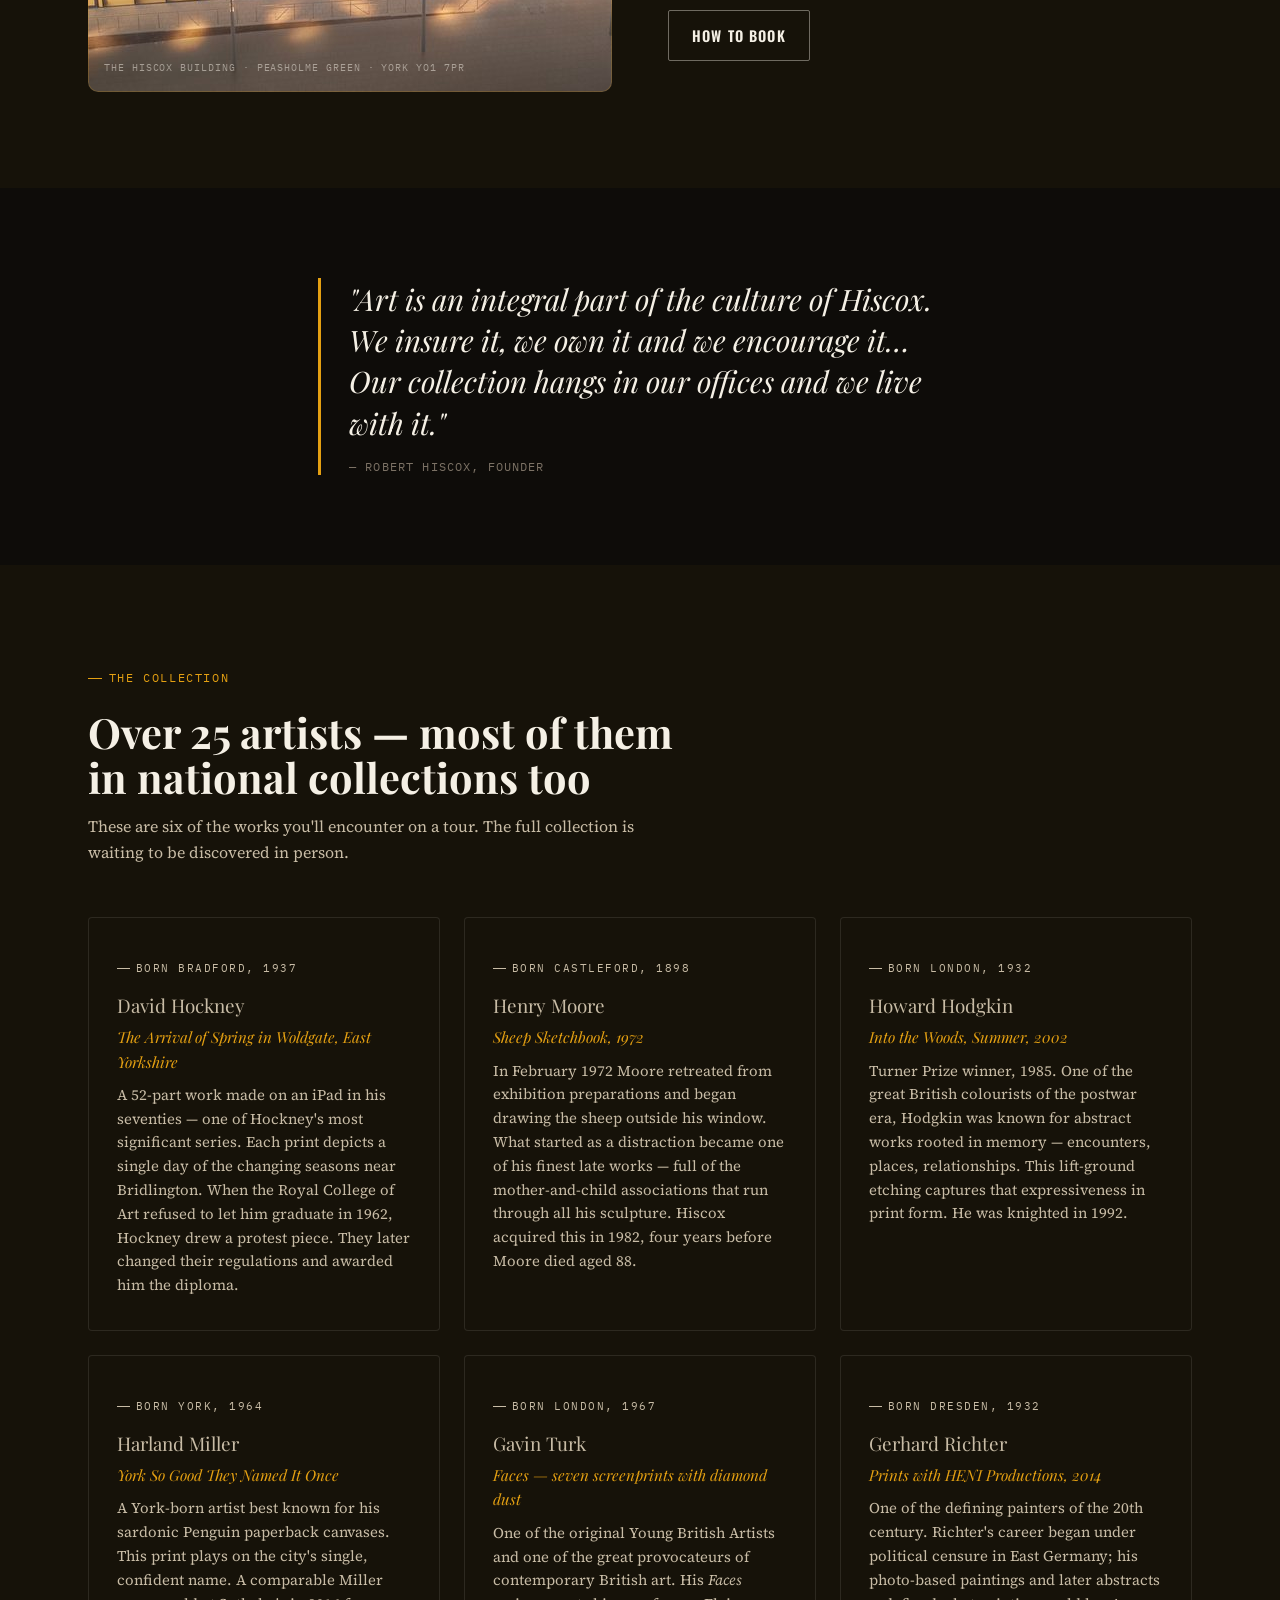
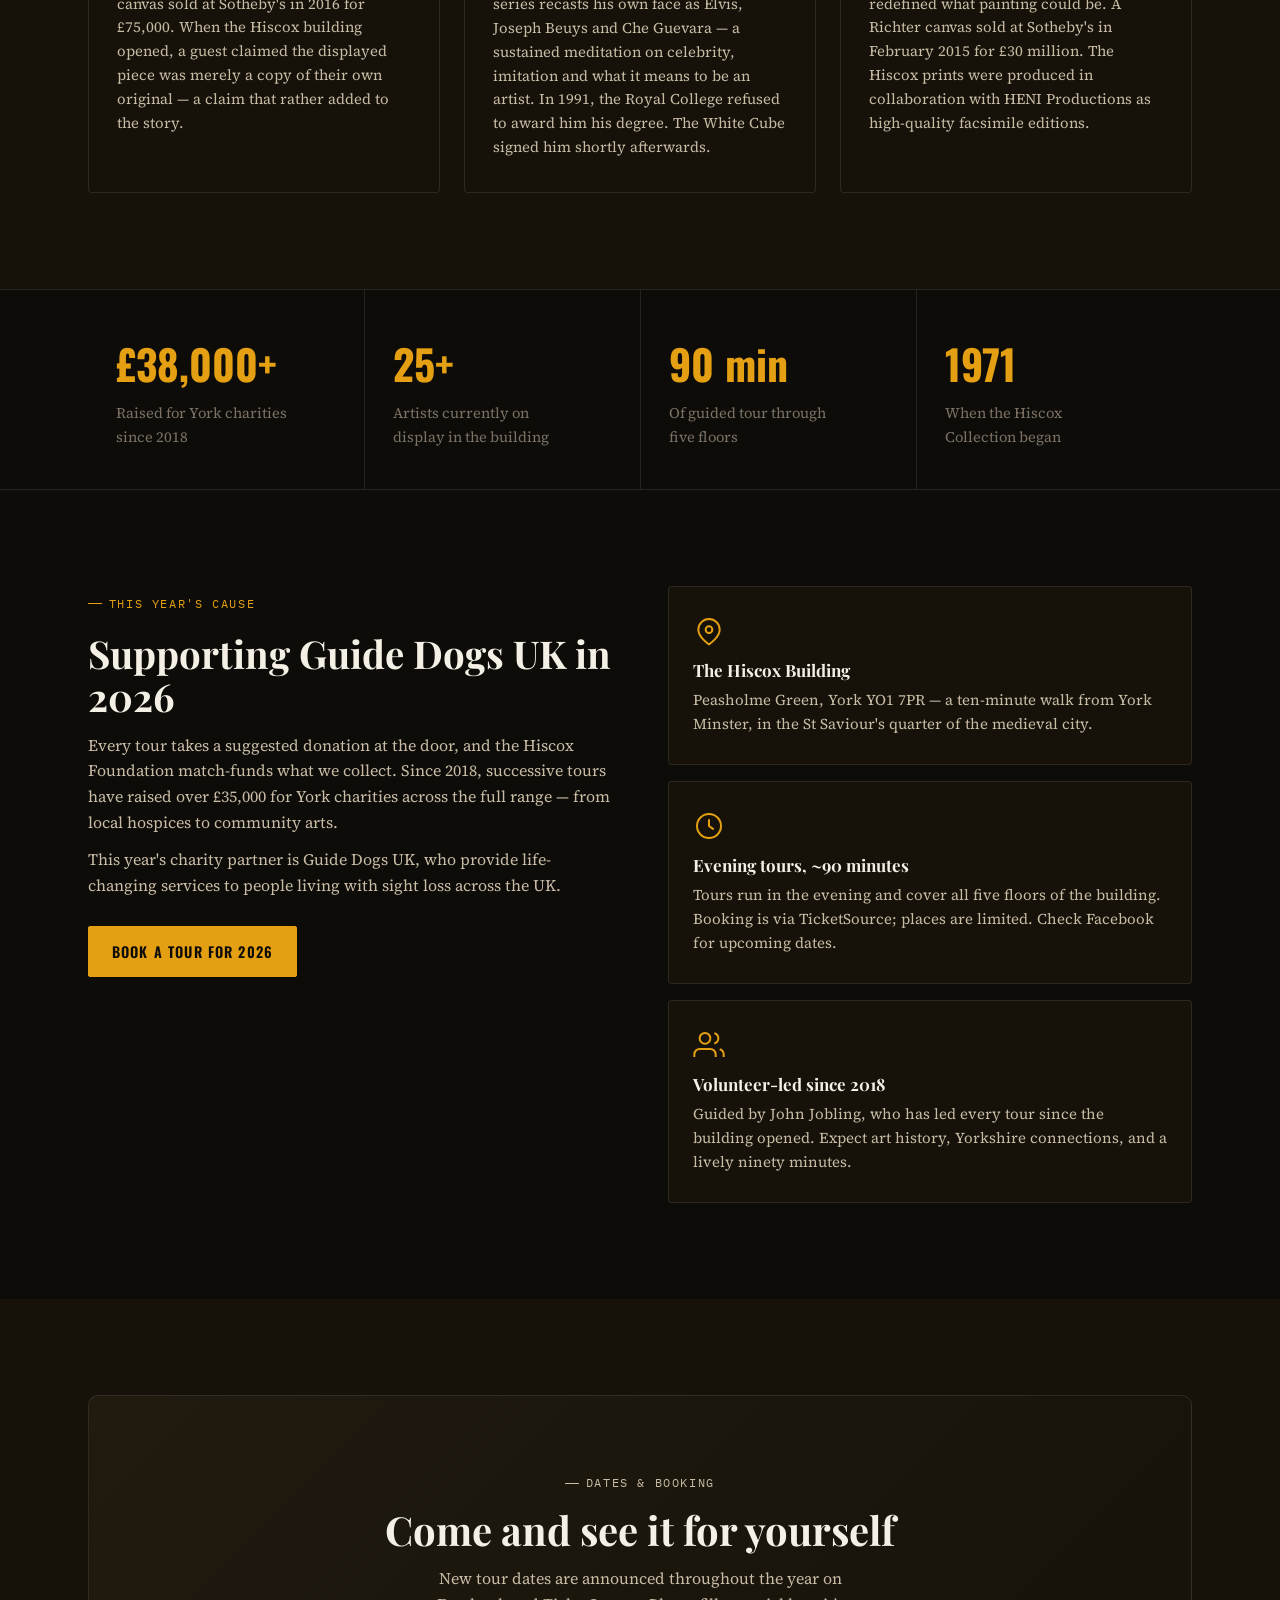
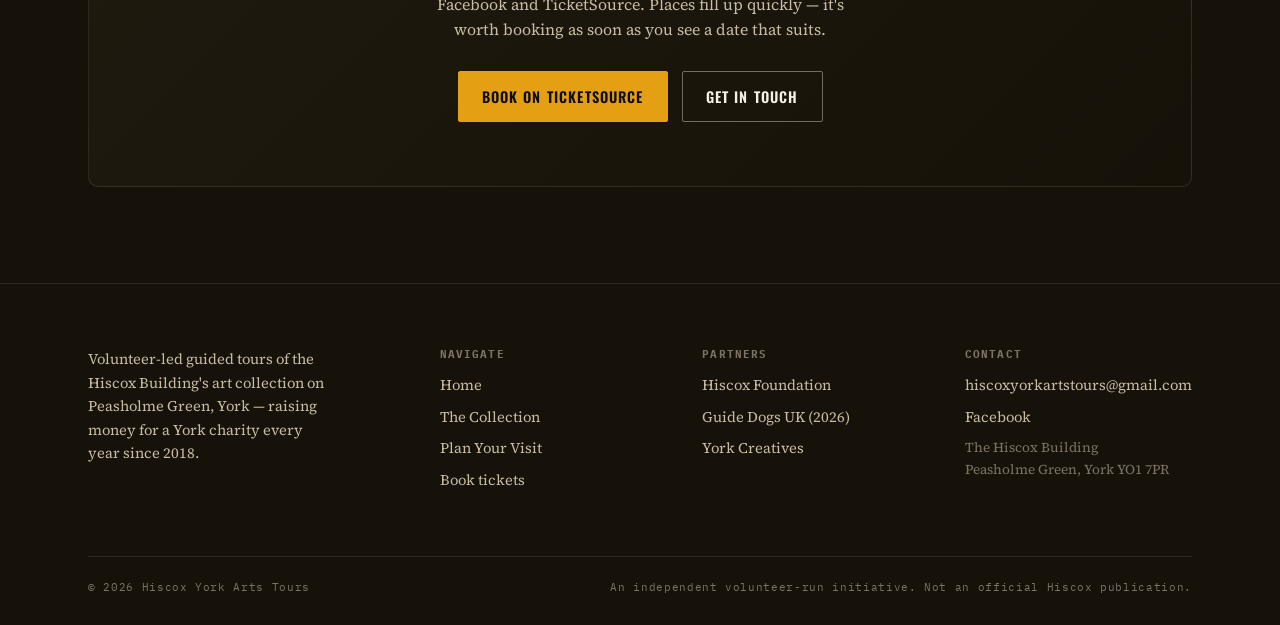
==== commit 1e0f1077: "1" ====
--- a/index.html
+++ b/index.html
@@ -60,8 +60,11 @@
       <div class="building-body reveal">
         <p class="label">About the tours</p>
         <h2>A art gallery hiding inside an insurance company</h2>
-        <p>When Hiscox built their York headquarters, they commissioned architects Make — the practice behind the Gherkin — to create "a better, brighter office in a forgotten corner of York's medieval heart."</p>
-        <p>Inside, they hung the art. The Hiscox Collection has grown since 1971, when founder Robert Hiscox purchased a small etching for a room in Lloyd's of London. The York building now holds works by some of the most significant artists of the 20th and 21st centuries — pieces you'd more typically encounter in the Tate or the Serpentine.</p>
+
+<p>When Hiscox built their York office on Peasholme Green, they commissioned Make Architects—the practice behind London's Gherkin—to transform a forgotten corner of York's medieval heart. The resulting building is a landmark in its own right, featuring a striking curved glass atrium that glows amber at dusk.</p>
+<p>Inside, the building houses a portion of the Hiscox Collection. Started in 1971 when founder Robert Hiscox purchased an etching for his office in Lloyd's of London, the collection has since grown to over 1,000 pieces.</p>
+<p>Visitors can encounter works by some of the most influential artists of the 20th and 21st centuries, most of which are typically held by major national galleries.</p>
+
         <p>Our volunteer-led tours have been running since 2018, opening up this remarkable collection to the people of York — and raising money for a different York charity each year.</p>
         <div style="display:flex;gap:12px;flex-wrap:wrap;margin-top:28px;">
           <a href="visit.html" class="btn btn--outline">How to book</a>
@@ -133,7 +136,7 @@
 <!-- STATS -->
 <section class="stat-bar on-dark">
   <div class="container grid g4 stagger">
-    <div class="stat"><p class="stat-num">£35,000+</p><p class="stat-lbl">Raised for York charities since 2018</p></div>
+    <div class="stat"><p class="stat-num">£38,000+</p><p class="stat-lbl">Raised for York charities since 2018</p></div>
     <div class="stat"><p class="stat-num">25+</p><p class="stat-lbl">Artists currently on display in the building</p></div>
     <div class="stat"><p class="stat-num">90 min</p><p class="stat-lbl">Of guided tour through five floors</p></div>
     <div class="stat"><p class="stat-num">1971</p><p class="stat-lbl">When the Hiscox Collection began</p></div>
